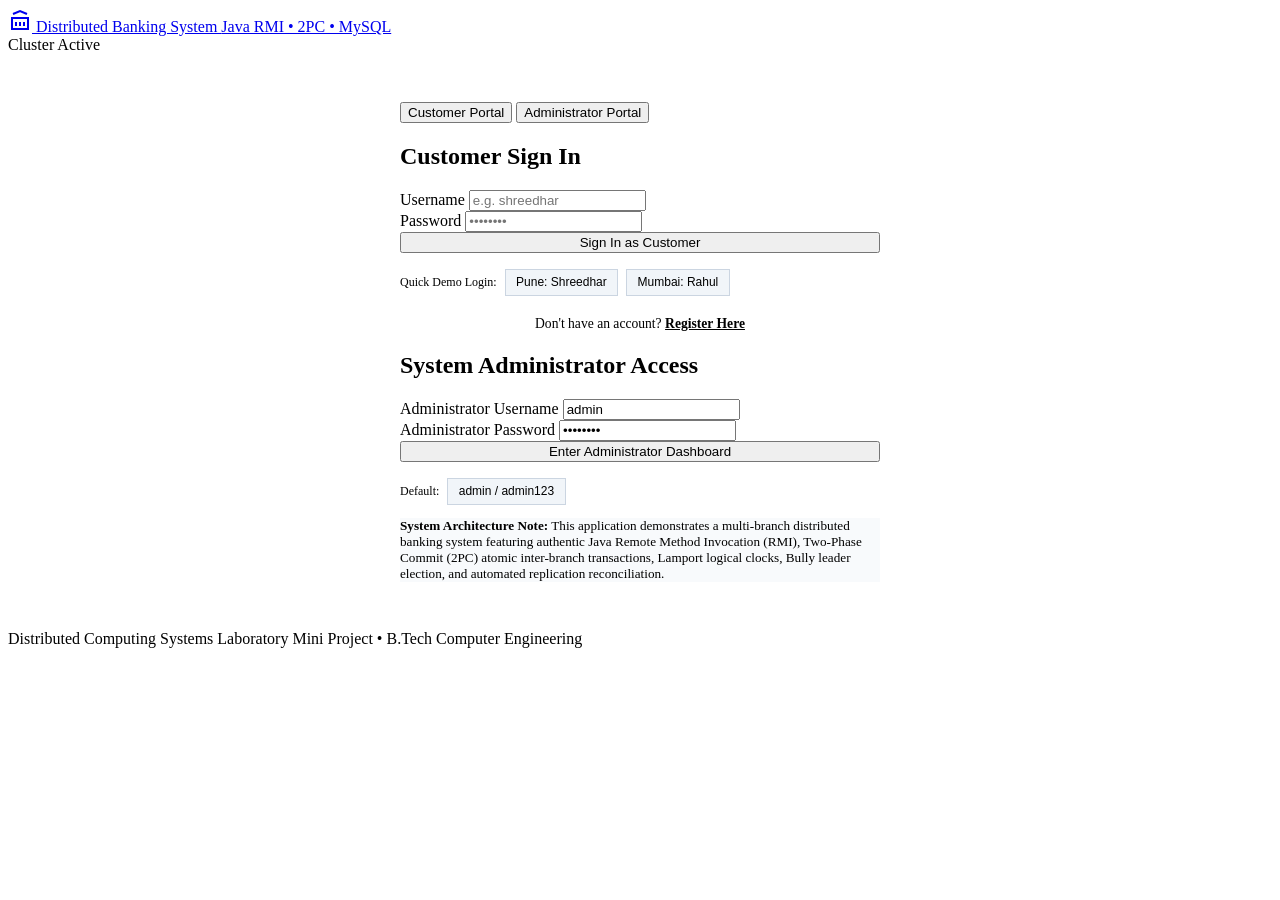
==== src/main/resources/static/index.html @ 0b9d4863 "Initial commit: Complete Distributed Banking System with 2PC, Lamport Clocks, Bully Election, RMI, a" ====
<!DOCTYPE html>
<html lang="en">
<head>
    <meta charset="UTF-8">
    <meta name="viewport" content="width=device-width, initial-scale=1.0">
    <title>Distributed Banking System | Secure Portal</title>
    <link rel="stylesheet" href="/css/style.css">
    <style>
        .auth-wrapper {
            max-width: 480px;
            margin: 3rem auto;
        }
        .demo-badges {
            display: flex;
            gap: 0.5rem;
            margin-top: 1rem;
            flex-wrap: wrap;
        }
        .demo-btn {
            font-size: 0.75rem;
            padding: 0.35rem 0.65rem;
            background: #f1f5f9;
            border: 1px solid #cbd5e1;
            border-radius: var(--radius-sm);
            cursor: pointer;
            color: var(--primary-navy);
            font-weight: 500;
        }
        .demo-btn:hover {
            background: #e2e8f0;
        }
    </style>
</head>
<body>

    <!-- Navigation Header -->
    <header class="navbar">
        <a href="/" class="navbar-brand">
            <svg width="24" height="24" viewBox="0 0 24 24" fill="none" stroke="currentColor" stroke-width="2">
                <path d="M3 21h18M3 10h18M5 6l7-3 7 3M4 10v11M20 10v11M8 14v4M12 14v4M16 14v4"/>
            </svg>
            Distributed Banking System
            <span class="brand-badge">Java RMI • 2PC • MySQL</span>
        </a>
        <div class="navbar-user">
            <span class="badge badge-online">Cluster Active</span>
        </div>
    </header>

    <main class="container">
        <div class="auth-wrapper">
            <div id="alertBox" class="alert"></div>

            <div class="card">
                <!-- Navigation Tabs -->
                <div class="tabs">
                    <button class="tab-btn active" id="tabCustomerBtn" onclick="switchTab('customer')">Customer Portal</button>
                    <button class="tab-btn" id="tabAdminBtn" onclick="switchTab('admin')">Administrator Portal</button>
                </div>

                <!-- Customer Form Section -->
                <div id="customerTab" class="tab-content active">
                    <h2 class="card-title" id="customerFormTitle">Customer Sign In</h2>

                    <form id="customerLoginForm" onsubmit="handleCustomerLogin(event)">
                        <div class="form-group">
                            <label class="form-label" for="custUsername">Username</label>
                            <input type="text" id="custUsername" class="form-control" placeholder="e.g. shreedhar" required>
                        </div>
                        <div class="form-group">
                            <label class="form-label" for="custPassword">Password</label>
                            <input type="password" id="custPassword" class="form-control" placeholder="••••••••" required>
                        </div>
                        <button type="submit" class="btn btn-primary" style="width: 100%;">Sign In as Customer</button>

                        <div class="demo-badges">
                            <span style="font-size: 0.75rem; color: var(--text-muted); align-self: center;">Quick Demo Login:</span>
                            <button type="button" class="demo-btn" onclick="fillCustomer('shreedhar', 'user123')">Pune: Shreedhar</button>
                            <button type="button" class="demo-btn" onclick="fillCustomer('rahul', 'user123')">Mumbai: Rahul</button>
                        </div>
                        <p style="margin-top: 1.25rem; font-size: 0.85rem; text-align: center; color: var(--text-muted);">
                            Don't have an account? <a href="#" onclick="toggleCustomerRegister(true)" style="color: var(--accent-blue); font-weight: 600;">Register Here</a>
                        </p>
                    </form>

                    <!-- Customer Registration Form -->
                    <form id="customerRegisterForm" style="display: none;" onsubmit="handleCustomerRegister(event)">
                        <div class="form-group">
                            <label class="form-label" for="regUsername">Choose Username</label>
                            <input type="text" id="regUsername" class="form-control" placeholder="e.g. anita_k" required>
                        </div>
                        <div class="form-group">
                            <label class="form-label" for="regFullName">Full Legal Name</label>
                            <input type="text" id="regFullName" class="form-control" placeholder="e.g. Anita Kulkarni" required>
                        </div>
                        <div class="form-group">
                            <label class="form-label" for="regEmail">Email Address</label>
                            <input type="email" id="regEmail" class="form-control" placeholder="anita@example.com" required>
                        </div>
                        <div class="form-group">
                            <label class="form-label" for="regBranch">Home Bank Branch</label>
                            <select id="regBranch" class="form-control" required>
                                <option value="1">Branch 1: Pune Central Branch (PUN)</option>
                                <option value="2">Branch 2: Mumbai Main Branch (MUM)</option>
                                <option value="3">Branch 3: Delhi Regional Hub (DEL)</option>
                            </select>
                        </div>
                        <div class="form-group">
                            <label class="form-label" for="regPassword">Password (min 6 chars)</label>
                            <input type="password" id="regPassword" class="form-control" placeholder="••••••••" minlength="6" required>
                        </div>
                        <button type="submit" class="btn btn-accent" style="width: 100%;">Create Customer Account</button>
                        <p style="margin-top: 1.25rem; font-size: 0.85rem; text-align: center; color: var(--text-muted);">
                            Already have an account? <a href="#" onclick="toggleCustomerRegister(false)" style="color: var(--accent-blue); font-weight: 600;">Back to Sign In</a>
                        </p>
                    </form>
                </div>

                <!-- Admin Tab Section -->
                <div id="adminTab" class="tab-content">
                    <h2 class="card-title">System Administrator Access</h2>
                    <form id="adminLoginForm" onsubmit="handleAdminLogin(event)">
                        <div class="form-group">
                            <label class="form-label" for="adminUsername">Administrator Username</label>
                            <input type="text" id="adminUsername" class="form-control" value="admin" required>
                        </div>
                        <div class="form-group">
                            <label class="form-label" for="adminPassword">Administrator Password</label>
                            <input type="password" id="adminPassword" class="form-control" value="admin123" required>
                        </div>
                        <button type="submit" class="btn btn-primary" style="width: 100%;">Enter Administrator Dashboard</button>
                        <div class="demo-badges">
                            <span style="font-size: 0.75rem; color: var(--text-muted); align-self: center;">Default:</span>
                            <button type="button" class="demo-btn" onclick="fillAdmin('admin', 'admin123')">admin / admin123</button>
                        </div>
                    </form>
                </div>
            </div>

            <!-- Architecture Info Card -->
            <div class="card" style="font-size: 0.825rem; color: var(--text-muted); background: #f8fafc;">
                <p><strong>System Architecture Note:</strong> This application demonstrates a multi-branch distributed banking system featuring authentic Java Remote Method Invocation (RMI), Two-Phase Commit (2PC) atomic inter-branch transactions, Lamport logical clocks, Bully leader election, and automated replication reconciliation.</p>
            </div>
        </div>
    </main>

    <footer class="footer">
        Distributed Computing Systems Laboratory Mini Project • B.Tech Computer Engineering
    </footer>

    <script src="/js/app.js"></script>
</body>
</html>
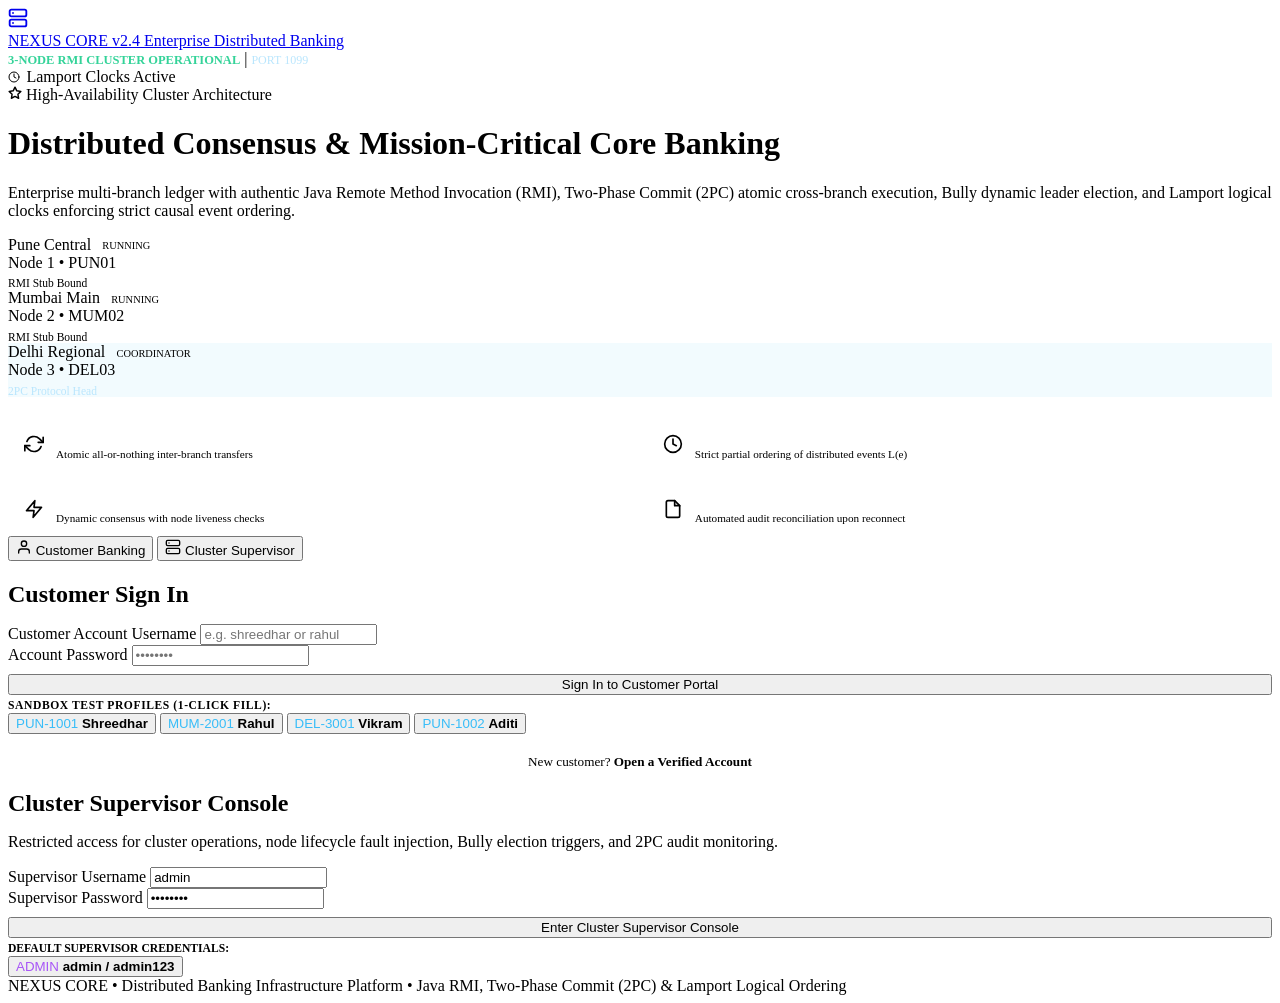
==== commit 129407b9: "Update project documentation, architecture diagrams, and distributed banking features" ====
--- a/src/main/resources/static/index.html
+++ b/src/main/resources/static/index.html
@@ -3,149 +3,341 @@
 <head>
     <meta charset="UTF-8">
     <meta name="viewport" content="width=device-width, initial-scale=1.0">
-    <title>Distributed Banking System | Secure Portal</title>
+    <title>NEXUS Core | Distributed Banking System & Consensus Portal</title>
     <link rel="stylesheet" href="/css/style.css">
     <style>
-        .auth-wrapper {
-            max-width: 480px;
-            margin: 3rem auto;
-        }
-        .demo-badges {
+        .spec-mini-grid {
+            display: grid;
+            grid-template-columns: repeat(2, 1fr);
+            gap: 0.85rem;
+            margin-top: 1.5rem;
+        }
+        .spec-mini-box {
+            background: rgba(255, 255, 255, 0.03);
+            border: 1px solid var(--border-hairline);
+            border-radius: var(--radius-sm);
+            padding: 0.75rem 1rem;
             display: flex;
-            gap: 0.5rem;
-            margin-top: 1rem;
-            flex-wrap: wrap;
-        }
-        .demo-btn {
-            font-size: 0.75rem;
-            padding: 0.35rem 0.65rem;
-            background: #f1f5f9;
-            border: 1px solid #cbd5e1;
-            border-radius: var(--radius-sm);
-            cursor: pointer;
-            color: var(--primary-navy);
-            font-weight: 500;
-        }
-        .demo-btn:hover {
-            background: #e2e8f0;
+            align-items: center;
+            gap: 0.75rem;
+        }
+        .spec-mini-icon {
+            color: var(--brand-400);
+            flex-shrink: 0;
+        }
+        .spec-mini-title {
+            font-size: 0.785rem;
+            font-weight: 700;
+            color: #ffffff;
+        }
+        .spec-mini-desc {
+            font-size: 0.7rem;
+            color: var(--text-muted);
         }
     </style>
 </head>
 <body>
 
-    <!-- Navigation Header -->
+    <!-- Professional Top Navigation -->
     <header class="navbar">
         <a href="/" class="navbar-brand">
-            <svg width="24" height="24" viewBox="0 0 24 24" fill="none" stroke="currentColor" stroke-width="2">
-                <path d="M3 21h18M3 10h18M5 6l7-3 7 3M4 10v11M20 10v11M8 14v4M12 14v4M16 14v4"/>
-            </svg>
-            Distributed Banking System
-            <span class="brand-badge">Java RMI • 2PC • MySQL</span>
+            <div class="brand-icon-box">
+                <svg width="20" height="20" viewBox="0 0 24 24" fill="none" stroke="currentColor" stroke-width="2.2" stroke-linecap="round" stroke-linejoin="round">
+                    <rect x="2" y="2" width="20" height="8" rx="2" ry="2"></rect>
+                    <rect x="2" y="14" width="20" height="8" rx="2" ry="2"></rect>
+                    <line x1="6" y1="6" x2="6.01" y2="6"></line>
+                    <line x1="6" y1="18" x2="6.01" y2="18"></line>
+                </svg>
+            </div>
+            <div class="brand-title-group">
+                <span class="brand-name">NEXUS CORE <span class="badge-protocol">v2.4</span></span>
+                <span class="brand-tagline">Enterprise Distributed Banking</span>
+            </div>
         </a>
-        <div class="navbar-user">
-            <span class="badge badge-online">Cluster Active</span>
+
+        <div class="navbar-center-pill">
+            <span class="radar-beacon">
+                <span class="radar-ring"></span>
+                <span class="radar-dot"></span>
+            </span>
+            <span style="font-weight: 600; color: #34d399; font-size: 0.78rem;">3-NODE RMI CLUSTER OPERATIONAL</span>
+            <span style="color: var(--border-medium);">|</span>
+            <span class="mono" style="color: var(--brand-300, #bae6fd); font-size: 0.75rem;">PORT 1099</span>
+        </div>
+
+        <div class="navbar-meta">
+            <span class="badge-protocol" style="display: flex; align-items: center; gap: 0.4rem;">
+                <svg width="12" height="12" viewBox="0 0 24 24" fill="none" stroke="currentColor" stroke-width="2" stroke-linecap="round" stroke-linejoin="round">
+                    <circle cx="12" cy="12" r="10"></circle>
+                    <polyline points="12 6 12 12 16 14"></polyline>
+                </svg>
+                Lamport Clocks Active
+            </span>
         </div>
     </header>
 
+    <!-- Main Content Container with Split Layout -->
     <main class="container">
-        <div class="auth-wrapper">
-            <div id="alertBox" class="alert"></div>
-
-            <div class="card">
-                <!-- Navigation Tabs -->
-                <div class="tabs">
-                    <button class="tab-btn active" id="tabCustomerBtn" onclick="switchTab('customer')">Customer Portal</button>
-                    <button class="tab-btn" id="tabAdminBtn" onclick="switchTab('admin')">Administrator Portal</button>
+        <div class="auth-split-layout">
+            
+            <!-- Left Column: High-Impact Cluster Showcase -->
+            <div class="cluster-showcase">
+                <div class="showcase-badge">
+                    <svg width="14" height="14" viewBox="0 0 24 24" fill="none" stroke="currentColor" stroke-width="2.5" stroke-linecap="round" stroke-linejoin="round">
+                        <polygon points="12 2 15.09 8.26 22 9.27 17 14.14 18.18 21.02 12 17.77 5.82 21.02 7 14.14 2 9.27 8.91 8.26 12 2"></polygon>
+                    </svg>
+                    High-Availability Cluster Architecture
                 </div>
 
-                <!-- Customer Form Section -->
-                <div id="customerTab" class="tab-content active">
-                    <h2 class="card-title" id="customerFormTitle">Customer Sign In</h2>
-
-                    <form id="customerLoginForm" onsubmit="handleCustomerLogin(event)">
-                        <div class="form-group">
-                            <label class="form-label" for="custUsername">Username</label>
-                            <input type="text" id="custUsername" class="form-control" placeholder="e.g. shreedhar" required>
-                        </div>
-                        <div class="form-group">
-                            <label class="form-label" for="custPassword">Password</label>
-                            <input type="password" id="custPassword" class="form-control" placeholder="••••••••" required>
-                        </div>
-                        <button type="submit" class="btn btn-primary" style="width: 100%;">Sign In as Customer</button>
-
-                        <div class="demo-badges">
-                            <span style="font-size: 0.75rem; color: var(--text-muted); align-self: center;">Quick Demo Login:</span>
-                            <button type="button" class="demo-btn" onclick="fillCustomer('shreedhar', 'user123')">Pune: Shreedhar</button>
-                            <button type="button" class="demo-btn" onclick="fillCustomer('rahul', 'user123')">Mumbai: Rahul</button>
-                        </div>
-                        <p style="margin-top: 1.25rem; font-size: 0.85rem; text-align: center; color: var(--text-muted);">
-                            Don't have an account? <a href="#" onclick="toggleCustomerRegister(true)" style="color: var(--accent-blue); font-weight: 600;">Register Here</a>
-                        </p>
-                    </form>
-
-                    <!-- Customer Registration Form -->
-                    <form id="customerRegisterForm" style="display: none;" onsubmit="handleCustomerRegister(event)">
-                        <div class="form-group">
-                            <label class="form-label" for="regUsername">Choose Username</label>
-                            <input type="text" id="regUsername" class="form-control" placeholder="e.g. anita_k" required>
-                        </div>
-                        <div class="form-group">
-                            <label class="form-label" for="regFullName">Full Legal Name</label>
-                            <input type="text" id="regFullName" class="form-control" placeholder="e.g. Anita Kulkarni" required>
-                        </div>
-                        <div class="form-group">
-                            <label class="form-label" for="regEmail">Email Address</label>
-                            <input type="email" id="regEmail" class="form-control" placeholder="anita@example.com" required>
-                        </div>
-                        <div class="form-group">
-                            <label class="form-label" for="regBranch">Home Bank Branch</label>
-                            <select id="regBranch" class="form-control" required>
-                                <option value="1">Branch 1: Pune Central Branch (PUN)</option>
-                                <option value="2">Branch 2: Mumbai Main Branch (MUM)</option>
-                                <option value="3">Branch 3: Delhi Regional Hub (DEL)</option>
-                            </select>
-                        </div>
-                        <div class="form-group">
-                            <label class="form-label" for="regPassword">Password (min 6 chars)</label>
-                            <input type="password" id="regPassword" class="form-control" placeholder="••••••••" minlength="6" required>
-                        </div>
-                        <button type="submit" class="btn btn-accent" style="width: 100%;">Create Customer Account</button>
-                        <p style="margin-top: 1.25rem; font-size: 0.85rem; text-align: center; color: var(--text-muted);">
-                            Already have an account? <a href="#" onclick="toggleCustomerRegister(false)" style="color: var(--accent-blue); font-weight: 600;">Back to Sign In</a>
-                        </p>
-                    </form>
+                <h1 class="showcase-headline">
+                    Distributed Consensus & Mission-Critical Core Banking
+                </h1>
+
+                <p class="showcase-desc">
+                    Enterprise multi-branch ledger with authentic Java Remote Method Invocation (RMI), Two-Phase Commit (2PC) atomic cross-branch execution, Bully dynamic leader election, and Lamport logical clocks enforcing strict causal event ordering.
+                </p>
+
+                <!-- Live Node Status Ticker -->
+                <div class="node-status-ticker-grid">
+                    <div class="ticker-node-card">
+                        <div class="ticker-node-header">
+                            <span class="ticker-node-name">Pune Central</span>
+                            <span class="status-badge badge-running" style="font-size: 0.65rem; padding: 0.15rem 0.45rem;">RUNNING</span>
+                        </div>
+                        <div class="ticker-node-port">Node 1 • PUN01</div>
+                        <div style="font-size: 0.72rem; color: var(--text-muted); margin-top: 0.35rem;">RMI Stub Bound</div>
+                    </div>
+
+                    <div class="ticker-node-card">
+                        <div class="ticker-node-header">
+                            <span class="ticker-node-name">Mumbai Main</span>
+                            <span class="status-badge badge-running" style="font-size: 0.65rem; padding: 0.15rem 0.45rem;">RUNNING</span>
+                        </div>
+                        <div class="ticker-node-port">Node 2 • MUM02</div>
+                        <div style="font-size: 0.72rem; color: var(--text-muted); margin-top: 0.35rem;">RMI Stub Bound</div>
+                    </div>
+
+                    <div class="ticker-node-card" style="border-color: rgba(14, 165, 233, 0.4); background: rgba(14, 165, 233, 0.05);">
+                        <div class="ticker-node-header">
+                            <span class="ticker-node-name">Delhi Regional</span>
+                            <span class="status-badge badge-coordinator" style="font-size: 0.65rem; padding: 0.15rem 0.45rem;">COORDINATOR</span>
+                        </div>
+                        <div class="ticker-node-port">Node 3 • DEL03</div>
+                        <div style="font-size: 0.72rem; color: var(--brand-300, #bae6fd); margin-top: 0.35rem;">2PC Protocol Head</div>
+                    </div>
                 </div>
 
-                <!-- Admin Tab Section -->
-                <div id="adminTab" class="tab-content">
-                    <h2 class="card-title">System Administrator Access</h2>
-                    <form id="adminLoginForm" onsubmit="handleAdminLogin(event)">
-                        <div class="form-group">
-                            <label class="form-label" for="adminUsername">Administrator Username</label>
-                            <input type="text" id="adminUsername" class="form-control" value="admin" required>
-                        </div>
-                        <div class="form-group">
-                            <label class="form-label" for="adminPassword">Administrator Password</label>
-                            <input type="password" id="adminPassword" class="form-control" value="admin123" required>
-                        </div>
-                        <button type="submit" class="btn btn-primary" style="width: 100%;">Enter Administrator Dashboard</button>
-                        <div class="demo-badges">
-                            <span style="font-size: 0.75rem; color: var(--text-muted); align-self: center;">Default:</span>
-                            <button type="button" class="demo-btn" onclick="fillAdmin('admin', 'admin123')">admin / admin123</button>
-                        </div>
-                    </form>
+                <!-- Architectural Specifications -->
+                <div class="spec-mini-grid">
+                    <div class="spec-mini-box">
+                        <div class="spec-mini-icon">
+                            <svg width="20" height="20" viewBox="0 0 24 24" fill="none" stroke="currentColor" stroke-width="2" stroke-linecap="round" stroke-linejoin="round">
+                                <polyline points="23 4 23 10 17 10"></polyline>
+                                <polyline points="1 20 1 14 7 14"></polyline>
+                                <path d="M3.51 9a9 9 0 0 1 14.85-3.36L23 10M1 14l4.64 4.36A9 9 0 0 0 20.49 15"></path>
+                            </svg>
+                        </div>
+                        <div>
+                            <div class="spec-mini-title">Two-Phase Commit (2PC)</div>
+                            <div class="spec-mini-desc">Atomic all-or-nothing inter-branch transfers</div>
+                        </div>
+                    </div>
+
+                    <div class="spec-mini-box">
+                        <div class="spec-mini-icon">
+                            <svg width="20" height="20" viewBox="0 0 24 24" fill="none" stroke="currentColor" stroke-width="2" stroke-linecap="round" stroke-linejoin="round">
+                                <circle cx="12" cy="12" r="10"></circle>
+                                <polyline points="12 6 12 12 16 14"></polyline>
+                            </svg>
+                        </div>
+                        <div>
+                            <div class="spec-mini-title">Lamport Logical Clocks</div>
+                            <div class="spec-mini-desc">Strict partial ordering of distributed events L(e)</div>
+                        </div>
+                    </div>
+
+                    <div class="spec-mini-box">
+                        <div class="spec-mini-icon">
+                            <svg width="20" height="20" viewBox="0 0 24 24" fill="none" stroke="currentColor" stroke-width="2" stroke-linecap="round" stroke-linejoin="round">
+                                <polygon points="13 2 3 14 12 14 11 22 21 10 12 10 13 2"></polygon>
+                            </svg>
+                        </div>
+                        <div>
+                            <div class="spec-mini-title">Bully Leader Election</div>
+                            <div class="spec-mini-desc">Dynamic consensus with node liveness checks</div>
+                        </div>
+                    </div>
+
+                    <div class="spec-mini-box">
+                        <div class="spec-mini-icon">
+                            <svg width="20" height="20" viewBox="0 0 24 24" fill="none" stroke="currentColor" stroke-width="2" stroke-linecap="round" stroke-linejoin="round">
+                                <path d="M14 2H6a2 2 0 0 0-2 2v16a2 2 0 0 0 2 2h12a2 2 0 0 0 2-2V8z"></path>
+                                <polyline points="14 2 14 8 20 8"></polyline>
+                            </svg>
+                        </div>
+                        <div>
+                            <div class="spec-mini-title">Peer Data Replication</div>
+                            <div class="spec-mini-desc">Automated audit reconciliation upon reconnect</div>
+                        </div>
+                    </div>
                 </div>
             </div>
 
-            <!-- Architecture Info Card -->
-            <div class="card" style="font-size: 0.825rem; color: var(--text-muted); background: #f8fafc;">
-                <p><strong>System Architecture Note:</strong> This application demonstrates a multi-branch distributed banking system featuring authentic Java Remote Method Invocation (RMI), Two-Phase Commit (2PC) atomic inter-branch transactions, Lamport logical clocks, Bully leader election, and automated replication reconciliation.</p>
+            <!-- Right Column: Glassmorphic Access Terminal -->
+            <div>
+                <!-- Global Feedback Alert -->
+                <div id="alertBox" class="alert"></div>
+
+                <div class="card" style="box-shadow: var(--shadow-lg), 0 0 32px rgba(14, 165, 233, 0.1);">
+                    <!-- Tabs Navigation -->
+                    <div class="tabs">
+                        <button class="tab-btn active" id="tabCustomerBtn" onclick="switchTab('customer')">
+                            <svg width="16" height="16" viewBox="0 0 24 24" fill="none" stroke="currentColor" stroke-width="2" stroke-linecap="round" stroke-linejoin="round">
+                                <path d="M20 21v-2a4 4 0 0 0-4-4H8a4 4 0 0 0-4 4v2"></path>
+                                <circle cx="12" cy="7" r="4"></circle>
+                            </svg>
+                            Customer Banking
+                        </button>
+                        <button class="tab-btn" id="tabAdminBtn" onclick="switchTab('admin')">
+                            <svg width="16" height="16" viewBox="0 0 24 24" fill="none" stroke="currentColor" stroke-width="2" stroke-linecap="round" stroke-linejoin="round">
+                                <rect x="2" y="2" width="20" height="8" rx="2" ry="2"></rect>
+                                <rect x="2" y="14" width="20" height="8" rx="2" ry="2"></rect>
+                                <line x1="6" y1="6" x2="6.01" y2="6"></line>
+                                <line x1="6" y1="18" x2="6.01" y2="18"></line>
+                            </svg>
+                            Cluster Supervisor
+                        </button>
+                    </div>
+
+                    <!-- Customer Section -->
+                    <div id="customerTab" class="tab-content active">
+                        <h2 class="card-title" id="customerFormTitle" style="margin-bottom: 1rem;">
+                            Customer Sign In
+                        </h2>
+
+                        <!-- Customer Login Form -->
+                        <form id="customerLoginForm" onsubmit="handleCustomerLogin(event)">
+                            <div class="form-group">
+                                <label class="form-label" for="custUsername">Customer Account Username</label>
+                                <input type="text" id="custUsername" class="form-control" placeholder="e.g. shreedhar or rahul" required autocomplete="username">
+                            </div>
+                            <div class="form-group">
+                                <label class="form-label" for="custPassword">Account Password</label>
+                                <input type="password" id="custPassword" class="form-control" placeholder="••••••••" required autocomplete="current-password">
+                            </div>
+                            <button type="submit" class="btn btn-primary" id="btnCustLogin" style="width: 100%; margin-top: 0.5rem;">
+                                Sign In to Customer Portal
+                            </button>
+
+                            <!-- Sandbox Demo Profiles -->
+                            <div class="sandbox-profiles-row">
+                                <span style="font-size: 0.725rem; color: var(--text-muted); font-weight: 600; text-transform: uppercase; letter-spacing: 0.05em;">
+                                    Sandbox Test Profiles (1-Click Fill):
+                                </span>
+                                <div class="sandbox-chips-wrapper">
+                                    <button type="button" class="sandbox-chip" onclick="fillCustomer('shreedhar', 'user123')">
+                                        <span class="mono" style="color: #38bdf8;">PUN-1001</span>
+                                        <strong>Shreedhar</strong>
+                                    </button>
+                                    <button type="button" class="sandbox-chip" onclick="fillCustomer('rahul', 'user123')">
+                                        <span class="mono" style="color: #38bdf8;">MUM-2001</span>
+                                        <strong>Rahul</strong>
+                                    </button>
+                                    <button type="button" class="sandbox-chip" onclick="fillCustomer('vikram', 'user123')">
+                                        <span class="mono" style="color: #38bdf8;">DEL-3001</span>
+                                        <strong>Vikram</strong>
+                                    </button>
+                                    <button type="button" class="sandbox-chip" onclick="fillCustomer('aditi', 'user123')">
+                                        <span class="mono" style="color: #38bdf8;">PUN-1002</span>
+                                        <strong>Aditi</strong>
+                                    </button>
+                                </div>
+                            </div>
+
+                            <p style="margin-top: 1.25rem; font-size: 0.825rem; text-align: center; color: var(--text-muted);">
+                                New customer? <a href="javascript:void(0)" onclick="toggleCustomerRegister(true)" style="color: var(--brand-400); font-weight: 600; text-decoration: none;">Open a Verified Account</a>
+                            </p>
+                        </form>
+
+                        <!-- Customer Registration Form -->
+                        <form id="customerRegisterForm" style="display: none;" onsubmit="handleCustomerRegister(event)">
+                            <div class="form-group">
+                                <label class="form-label" for="regUsername">Choose Username</label>
+                                <input type="text" id="regUsername" class="form-control" placeholder="e.g. anita_k" required>
+                            </div>
+                            <div class="form-group">
+                                <label class="form-label" for="regFullName">Full Legal Name</label>
+                                <input type="text" id="regFullName" class="form-control" placeholder="e.g. Anita Kulkarni" required>
+                            </div>
+                            <div class="form-group">
+                                <label class="form-label" for="regEmail">Email Address</label>
+                                <input type="email" id="regEmail" class="form-control" placeholder="anita@example.com" required>
+                            </div>
+                            <div class="form-group">
+                                <label class="form-label" for="regBranch">Home Bank Branch</label>
+                                <select id="regBranch" class="form-control" required>
+                                    <option value="1">Branch 1: Pune Central Branch (PUN01)</option>
+                                    <option value="2">Branch 2: Mumbai Main Branch (MUM02)</option>
+                                    <option value="3">Branch 3: Delhi Regional Hub (DEL03)</option>
+                                </select>
+                            </div>
+                            <div class="form-group">
+                                <label class="form-label" for="regPassword">Password (min 6 chars)</label>
+                                <input type="password" id="regPassword" class="form-control" placeholder="••••••••" minlength="6" required>
+                            </div>
+                            <button type="submit" class="btn btn-primary" id="btnCustRegister" style="width: 100%; margin-top: 0.5rem;">
+                                Create Customer Account
+                            </button>
+                            <p style="margin-top: 1.25rem; font-size: 0.825rem; text-align: center; color: var(--text-muted);">
+                                Already registered? <a href="javascript:void(0)" onclick="toggleCustomerRegister(false)" style="color: var(--brand-400); font-weight: 600; text-decoration: none;">Back to Sign In</a>
+                            </p>
+                        </form>
+                    </div>
+
+                    <!-- Administrator Section -->
+                    <div id="adminTab" class="tab-content">
+                        <h2 class="card-title" style="margin-bottom: 0.5rem;">
+                            Cluster Supervisor Console
+                        </h2>
+                        <p class="card-subtitle">
+                            Restricted access for cluster operations, node lifecycle fault injection, Bully election triggers, and 2PC audit monitoring.
+                        </p>
+
+                        <form id="adminLoginForm" onsubmit="handleAdminLogin(event)">
+                            <div class="form-group">
+                                <label class="form-label" for="adminUsername">Supervisor Username</label>
+                                <input type="text" id="adminUsername" class="form-control" value="admin" required autocomplete="username">
+                            </div>
+                            <div class="form-group">
+                                <label class="form-label" for="adminPassword">Supervisor Password</label>
+                                <input type="password" id="adminPassword" class="form-control" value="admin123" required autocomplete="current-password">
+                            </div>
+                            <button type="submit" class="btn btn-primary" id="btnAdminLogin" style="width: 100%; margin-top: 0.5rem;">
+                                Enter Cluster Supervisor Console
+                            </button>
+
+                            <div class="sandbox-profiles-row">
+                                <span style="font-size: 0.725rem; color: var(--text-muted); font-weight: 600; text-transform: uppercase;">
+                                    Default Supervisor Credentials:
+                                </span>
+                                <div class="sandbox-chips-wrapper">
+                                    <button type="button" class="sandbox-chip" onclick="fillAdmin('admin', 'admin123')">
+                                        <span class="mono" style="color: #a855f7;">ADMIN</span>
+                                        <strong>admin / admin123</strong>
+                                    </button>
+                                </div>
+                            </div>
+                        </form>
+                    </div>
+                </div>
             </div>
+
         </div>
     </main>
 
+    <!-- Professional Footer -->
     <footer class="footer">
-        Distributed Computing Systems Laboratory Mini Project • B.Tech Computer Engineering
+        NEXUS CORE • Distributed Banking Infrastructure Platform • Java RMI, Two-Phase Commit (2PC) & Lamport Logical Ordering
     </footer>
 
     <script src="/js/app.js"></script>
